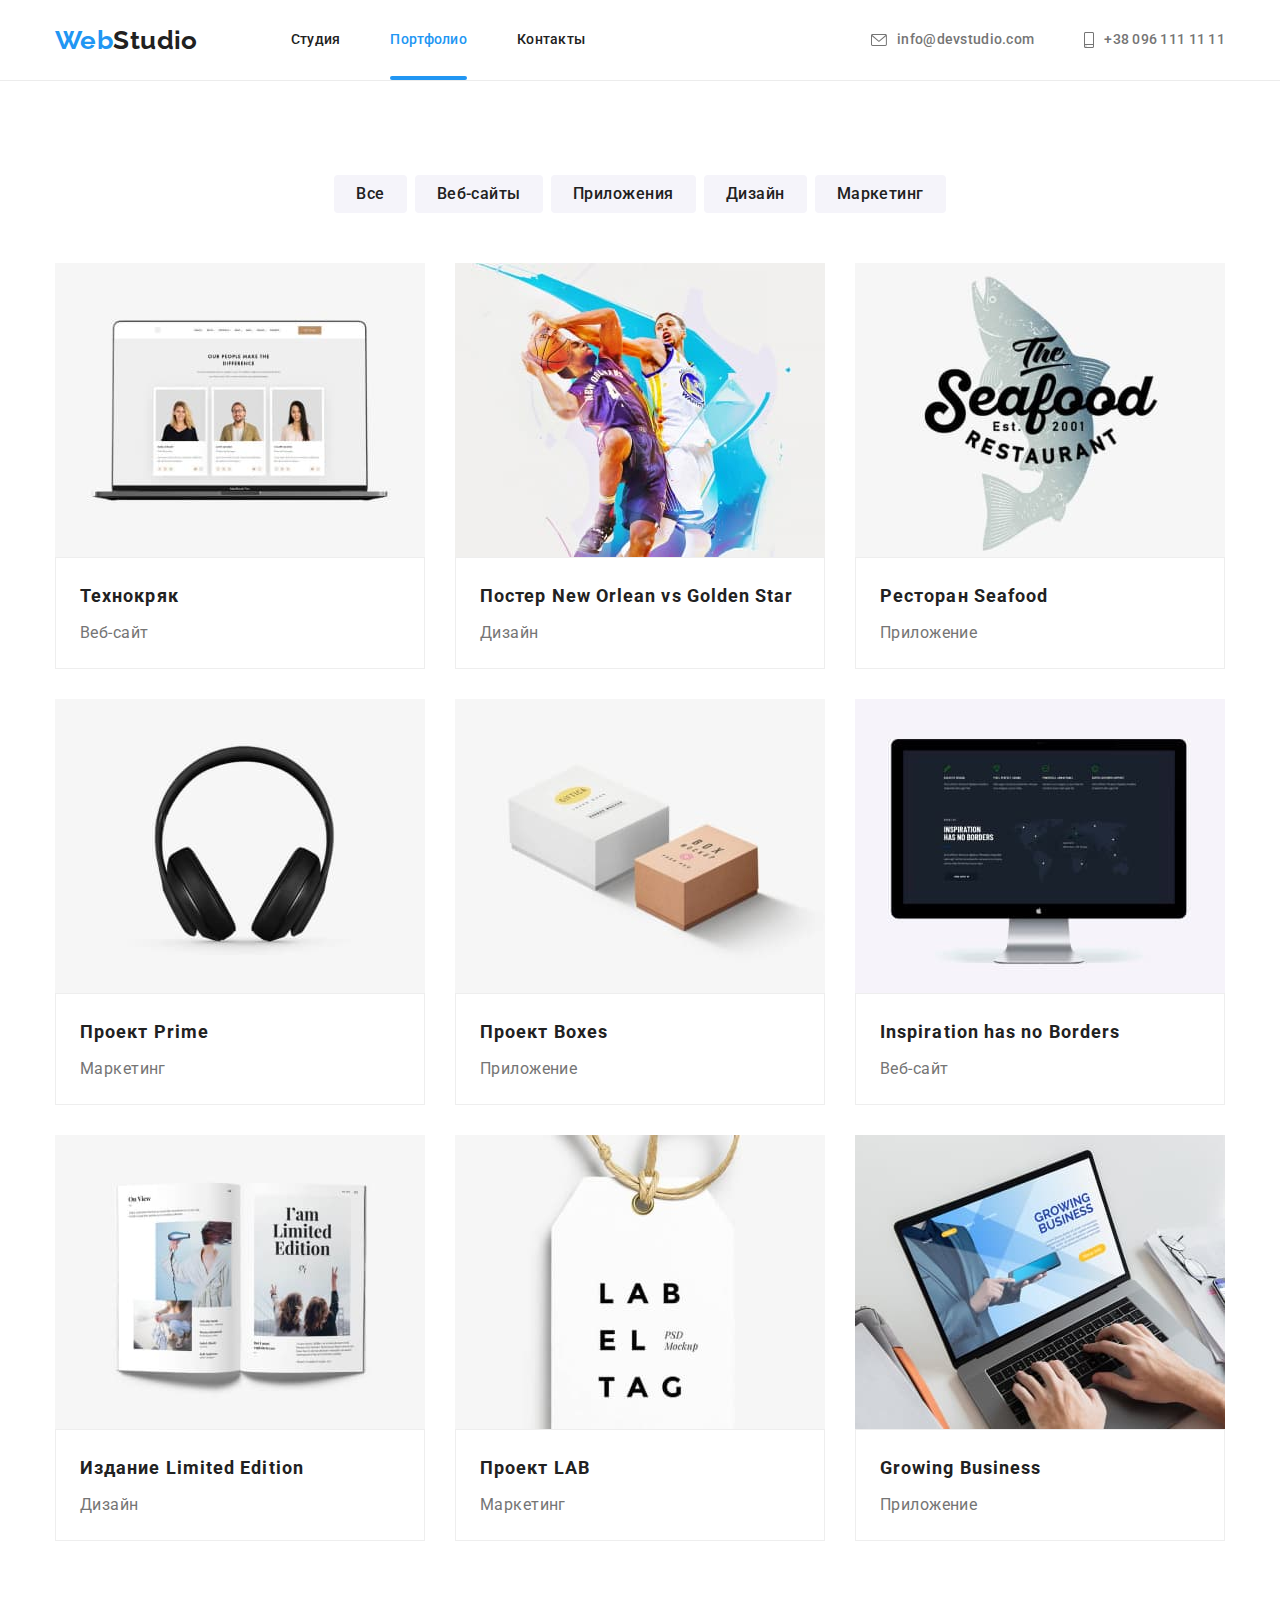
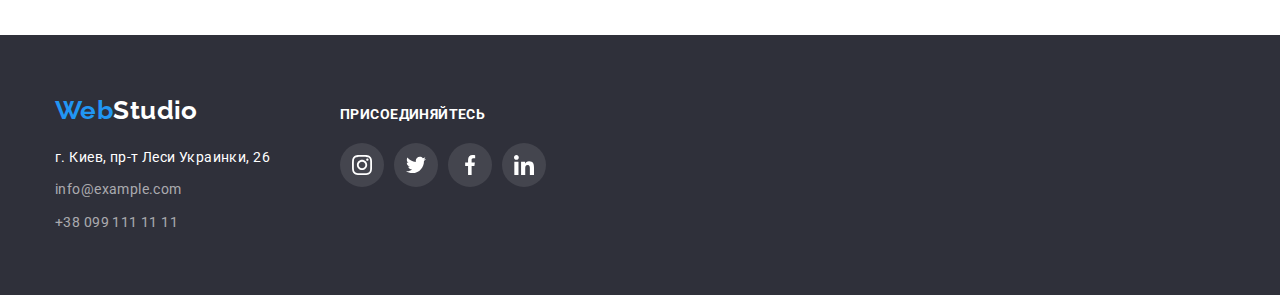
==== portfolio.html @ bb7f9c6a "Создаёт основу для ДЗ" ====
<!DOCTYPE html>
<html lang="ru">
  <head>
    <meta charset="UTF-8" />
    <meta http-equiv="X-UA-Compatible" content="IE=edge" />
    <meta name="viewport" content="width=device-width, initial-scale=1.0" />
    <title>Document</title>
    <link rel="preconnect" href="https://fonts.googleapis.com" />
    <link rel="preconnect" href="https://fonts.gstatic.com" crossorigin />
    <link
      href="https://fonts.googleapis.com/css2?family=Raleway:wght@700&family=Roboto:wght@400;500;700&display=swap"
      rel="stylesheet"
    />
    <link
      rel="stylesheet"
      href="https://cdnjs.cloudflare.com/ajax/libs/modern-normalize/1.1.0/modern-normalize.min.css"
    />
    <link rel="stylesheet" href="./css/styles.css" />
  </head>
  <body>
    <!--Шапка сайта-->
    <header class="header-section">
      <div class="container flex-header">
        <nav class="main-nav">
          <a href="./index.html" class="logo"> <span class="fp-logo"> Web</span>Studio </a>
          <ul class="site-nav list">
            <li class="item"><a href="./index.html" class="link">Студия</a></li>
            <li class="item"><a href="./portfolio.html" class="link cureent">Портфолио</a></li>
            <li class="item"><a href="" class="link">Контакты</a></li>
          </ul>
        </nav>
        <ul class="contacts list">
          <li class="item">
            <a href="mailto:info@devstudio.com" class="link"
              ><svg class="contacts-icon" width="16" height="12">
                <use href="./images/icons.svg#icon-envelope"></use>
              </svg>
              info@devstudio.com
            </a>
          </li>
          <li class="item">
            <a href="tel:+380961111111" class="link"
              ><svg class="contacts-icon" width="10" height="16">
                <use href="./images/icons.svg#icon-smartphone"></use>
              </svg>
              +38 096 111 11 11
            </a>
          </li>
        </ul>
      </div>
    </header>
    <!--Section-->
    <main>
      <section class="portfolio-section section">
        <div class="container">
          <h1 class="visually-hidden">Портфолио</h1>
          <!-- Filters -->
          <ul class="filters list">
            <li class="item">
              <button type="button" class="button">Все</button>
            </li>
            <li class="item"><button type="button" class="button">Веб-сайты</button></li>
            <li class="item"><button type="button" class="button">Приложения</button></li>
            <li class="item"><button type="button" class="button">Дизайн</button></li>
            <li class="item"><button type="button" class="button">Маркетинг</button></li>
          </ul>
          <!-- Projects -->
          <ul class="projects list">
            <!-- 1 project -->
            <li class="project-card">
              <a href="" class="link">
                <div class="project-thumb">
                  <img src="./images/project1.jpg" alt="Ноутбук" width="370" />
                  <div class="project-overlay">
                    <p class="text-overlay">
                      Технокряк это современная площадка распространения коронавируса. Компании
                      используют эту платформу для цифрового шпионажа и атак на защищённые сервера
                      конкурентов
                    </p>
                  </div>
                </div>
                <div class="card-description">
                  <h2 class="project-name">Технокряк</h2>
                  <p class="project">Веб-сайт</p>
                </div>
              </a>
            </li>
            <!-- 2 project -->
            <li class="project-card">
              <a href="" class="link">
                <div class="project-thumb">
                  <img src="./images/project2.jpg" alt="Баскетболисты" width="370" />
                  <div class="project-overlay">
                    <p class="text-overlay">
                      Технокряк это современная площадка распространения коронавируса. Компании
                      используют эту платформу для цифрового шпионажа и атак на защищённые сервера
                      конкурентов
                    </p>
                  </div>
                </div>

                <div class="card-description">
                  <h2 class="project-name">Постер New Orlean vs Golden Star</h2>
                  <p class="project">Дизайн</p>
                </div>
              </a>
            </li>
            <!-- 3 project -->
            <li class="project-card">
              <a href="" class="link">
                <div class="project-thumb">
                  <img src="./images/project3.jpg" alt="Логотип" width="370" />
                  <div class="project-overlay">
                    <p class="text-overlay">
                      Технокряк это современная площадка распространения коронавируса. Компании
                      используют эту платформу для цифрового шпионажа и атак на защищённые сервера
                      конкурентов
                    </p>
                  </div>
                </div>

                <div class="card-description">
                  <h2 class="project-name">Ресторан Seafood</h2>
                  <p class="project">Приложение</p>
                </div>
              </a>
            </li>
            <!-- 4 project -->
            <li class="project-card">
              <a href="" class="link">
                <div class="project-thumb">
                  <img src="./images/project4.jpg" alt="Наушники" width="370" />
                  <div class="project-overlay">
                    <p class="text-overlay">
                      Технокряк это современная площадка распространения коронавируса. Компании
                      используют эту платформу для цифрового шпионажа и атак на защищённые сервера
                      конкурентов
                    </p>
                  </div>
                </div>

                <div class="card-description">
                  <h2 class="project-name">Проект Prime</h2>
                  <p class="project">Маркетинг</p>
                </div>
              </a>
            </li>
            <!-- 5 project -->
            <li class="project-card">
              <a href="" class="link">
                <div class="project-thumb">
                  <img src="./images/project5.jpg" alt="Коробки" width="370" />
                  <div class="project-overlay">
                    <p class="text-overlay">
                      Технокряк это современная площадка распространения коронавируса. Компании
                      используют эту платформу для цифрового шпионажа и атак на защищённые сервера
                      конкурентов
                    </p>
                  </div>
                </div>

                <div class="card-description">
                  <h2 class="project-name">Проект Boxes</h2>
                  <p class="project">Приложение</p>
                </div>
              </a>
            </li>
            <!-- 6 project -->
            <li class="project-card">
              <a href="" class="link">
                <div class="project-thumb">
                  <img src="./images/project6.jpg" alt="Монитор" width="370" />
                  <div class="project-overlay">
                    <p class="text-overlay">
                      Технокряк это современная площадка распространения коронавируса. Компании
                      используют эту платформу для цифрового шпионажа и атак на защищённые сервера
                      конкурентов
                    </p>
                  </div>
                </div>

                <div class="card-description">
                  <h2 class="project-name">Inspiration has no Borders</h2>
                  <p class="project">Веб-сайт</p>
                </div>
              </a>
            </li>
            <!-- 7 project -->
            <li class="project-card">
              <a href="" class="link">
                <div class="project-thumb">
                  <img src="./images/project7.jpg" alt="Книга" width="370" />
                  <div class="project-overlay">
                    <p class="text-overlay">
                      Технокряк это современная площадка распространения коронавируса. Компании
                      используют эту платформу для цифрового шпионажа и атак на защищённые сервера
                      конкурентов
                    </p>
                  </div>
                </div>

                <div class="card-description">
                  <h2 class="project-name">Издание Limited Edition</h2>
                  <p class="project">Дизайн</p>
                </div>
              </a>
            </li>
            <!-- 8 project -->
            <li class="project-card">
              <a href="" class="link">
                <div class="project-thumb">
                  <img src="./images/project8.jpg" alt="Лейбл" width="370" />
                  <div class="project-overlay">
                    <p class="text-overlay">
                      Технокряк это современная площадка распространения коронавируса. Компании
                      используют эту платформу для цифрового шпионажа и атак на защищённые сервера
                      конкурентов
                    </p>
                  </div>
                </div>

                <div class="card-description">
                  <h2 class="project-name">Проект LAB</h2>
                  <p class="project">Маркетинг</p>
                </div>
              </a>
            </li>
            <!-- 9 project -->
            <li class="project-card">
              <a href="" class="link">
                <div class="project-thumb">
                  <img src="./images/project9.jpg" alt="Работа на ноутбуке" width="370" />
                  <div class="project-overlay">
                    <p class="text-overlay">
                      Технокряк это современная площадка распространения коронавируса. Компании
                      используют эту платформу для цифрового шпионажа и атак на защищённые сервера
                      конкурентов
                    </p>
                  </div>
                </div>

                <div class="card-description">
                  <h2 class="project-name">Growing Business</h2>
                  <p class="project">Приложение</p>
                </div>
              </a>
            </li>
          </ul>
        </div>
      </section>
    </main>

    <!--Футтер-->
    <footer class="footer-section">
      <div class="container flex-footer">
        <div class="footer-content">
          <a href="./index.html" class="logo-footer"> <span class="fp-logo">Web</span>Studio</a>
          <address>
            <ul class="footer-contacts list">
              <li class="address item">г. Киев, пр-т Леси Украинки, 26</li>
              <li class="item">
                <a href="mailto:info@example.com" class="link">info@example.com</a>
              </li>
              <li class="item"><a href="tel:+380991111111" class="link">+38 099 111 11 11</a></li>
            </ul>
          </address>
        </div>

        <div class="footer-social-networks">
          <h2 class="footer-title">ПРИСОЕДИНЯЙТЕСЬ</h2>
          <ul class="social-networks-list list">
            <!-- Instagram -->
            <li class="social-networks-item">
              <a href="" class="social-networks-link">
                <svg class="social-networks-icon">
                  <use href="./images/icons.svg#icon-instagram"></use>
                </svg>
              </a>
            </li>
            <!-- Twitter -->
            <li class="social-networks-item">
              <a href="" class="social-networks-link">
                <svg class="social-networks-icon">
                  <use href="./images/icons.svg#icon-twitter"></use>
                </svg>
              </a>
            </li>
            <!-- Facebook -->
            <li class="social-networks-item">
              <a href="" class="social-networks-link">
                <svg class="social-networks-icon">
                  <use href="./images/icons.svg#icon-facebook"></use>
                </svg>
              </a>
            </li>
            <!-- Linkedin -->
            <li class="social-networks-item">
              <a href="" class="social-networks-link">
                <svg class="social-networks-icon">
                  <use href="./images/icons.svg#icon-linkedin"></use>
                </svg>
              </a>
            </li>
          </ul>
        </div>
      </div>
    </footer>
  </body>
</html>
---- css/styles.css ----
/* цвет фона #ffffff */
/* основной цвет текста #757575 */
/* вторчний чвет текста #212121 */
/* акцент #2196F3 */
/* вторичный цвет фона #2F303A */
/* цвет фона секции Команда #F5F4FA */
/* цвет ссылок в футтере rgba(255, 255, 255, 0.6); */
/* цвет фильтров #F5F4FA */

:root {
  --primary-text-color: #757575;
  --title-text-color: #212121;
  --accent-color: #2196f3;
  --footer-link-color: rgba(255, 255, 255, 0.6);
  --primary-bgc: #ffffff;
  --secondary-bgc: #2f303a;
  --team-bgc: #f5f4fa;
  --filters-color: #f5f4fa;
  --border-header-color: #ececec;
  --hero-bgc: #c4c4c4;
  --footer-icon-bgc: rgba(255, 255, 255, 0.1);
  --icon-color: #afb1b8;
}

body {
  margin: 0px;
  /* padding-top: 80px; */

  background-color: var(--primary-bgc);
  color: var(--primary-text-color);
  font-family: Roboto, sans-serif;
  letter-spacing: 0.03em;
  font-size: 14px;
}

h1,
h2,
h3,
h4,
h5,
h6,
p,
ul {
  margin: 0px;
  padding: 0px;
}

img {
  display: block;
  max-width: 100%;
  height: auto;
}

.list {
  list-style: none;
}

.visually-hidden {
  position: absolute;
  clip: rect(0 0 0 0);
  width: 1px;
  height: 1px;
  margin: -1px;
}

.container {
  width: 1200px;
  padding-right: 15px;
  padding-left: 15px;
  margin: 0 auto;
}

.section {
  padding-top: 94px;
  padding-bottom: 94px;
}

/* HEADER */

.header-section {
  /* position: fixed; */
  top: 0px;
  width: 100%;
  background-color: var(--primary-bgc);
  border-bottom: solid 1px;
  border-color: var(--border-header-color);
  /* z-index: 1; */
}

.flex-header,
.main-nav {
  display: flex;
  align-items: center;
}

/* Site logo */
.logo {
  color: var(--title-text-color);

  font-family: Raleway, sans-serif;
  font-weight: 700;
  font-size: 26px;
  line-height: 1.19;
  text-decoration: none;
}

.fp-logo {
  color: var(--accent-color);
}

/* Site navigation */

.site-nav {
  display: flex;
  margin-left: 93px;
}

.site-nav .item:not(:last-child) {
  margin-right: 50px;
}

.site-nav .link {
  display: block;
  padding-top: 32px;
  padding-bottom: 32px;

  transition: color 250ms cubic-bezier(0.4, 0, 0.2, 1);

  color: var(--title-text-color);

  font-weight: 500;
  line-height: 1.14;
  letter-spacing: 0.02em;
  text-decoration: none;
}
.site-nav .link:hover,
.site-nav .link:focus {
  color: var(--accent-color);
}

.site-nav .link.cureent {
  position: relative;
  color: var(--accent-color);
}

.site-nav .link.cureent::after {
  content: '';
  position: absolute;
  display: block;
  bottom: 0px;
  width: 100%;
  height: 4px;
  border-radius: 2px;

  background-color: var(--accent-color);
}

/* Contacts */

.contacts {
  display: flex;
  margin-left: auto;
}

.contacts .item:not(:last-child) {
  margin-right: 50px;
}

.contacts .link {
  display: flex;
  justify-content: center;
  align-items: center;
  transition: color 250ms cubic-bezier(0.4, 0, 0.2, 1);

  color: var(--primary-text-color);

  font-weight: 500;
  line-height: 1.14;
  letter-spacing: 0.02em;
  text-decoration: none;
}
.contacts .link:hover,
.contacts .link:focus {
  color: var(--accent-color);
}

.contacts-icon {
  fill: currentColor;
  margin-right: 10px;
}

/* Hero section */

.hero {
  background-color: var(--secondary-bgc);
  text-align: center;
}

/* Overlay */
.overlay {
  max-width: 1600px;
  min-height: 600px;
  margin: 0 auto;
  padding-top: 200px;
  padding-bottom: 200px;
  background-image: linear-gradient(to right, rgba(47, 48, 58, 0.4), rgba(47, 48, 58, 0.4)),
    url(../images/hero-img.jpg);
  background-repeat: no-repeat;
  background-size: cover;
  background-position: center;
}

.hero-title {
  font-weight: 900;
  font-size: 44px;
  line-height: 1.36;
  letter-spacing: 0.06em;
  text-transform: uppercase;
  margin-bottom: 30px;
  color: var(--primary-bgc);
}

.hero-button {
  transition: background-color 250ms cubic-bezier(0.4, 0, 0.2, 1),
    box-shadow 250ms cubic-bezier(0.4, 0, 0.2, 1);

  padding: 10px 32px;
  border: 0px;

  font-family: inherit;
  font-weight: 700;
  font-size: 16px;
  line-height: 1.87;
  letter-spacing: 0.06em;

  color: var(--primary-bgc);
  background-color: var(--accent-color);

  border-radius: 4px;
}

.hero-button:focus,
.hero-button:hover {
  background-color: #188ce8;
  box-shadow: 0px 4px 4px rgba(0, 0, 0, 0.15);
}

/* Section */

.section-title {
  font-weight: 700;
  font-size: 36px;
  line-height: 1.16;
  text-align: center;
  margin-bottom: 50px;
  color: var(--title-text-color);
}

/* Features */

.features-section {
  padding-bottom: 0;
}

.features {
  display: flex;
}

.features .item {
  width: 270px;
}

.features .item:not(:last-child) {
  margin-right: 30px;
}

.feature-icon {
  background-color: #f5f4fa;
  padding: 25px 100px;
  margin-bottom: 30px;
}

.features .title {
  color: var(--title-text-color);
  font-weight: 700;
  line-height: 1.14;
  text-transform: uppercase;
  margin-bottom: 10px;
}

.text {
  line-height: 1.71;
}

/* Work */

.work-section {
}

.works {
  display: flex;
}

.works .item {
  position: relative;
}

.works .item:not(:last-child) {
  margin-right: 30px;
}

.work-thumb {
  position: absolute;
  left: 0px;
  bottom: 0px;
  display: flex;
  align-items: center;
  justify-content: center;
  width: 100%;
  min-height: 70px;

  background: rgba(47, 48, 58, 0.8);
}

.work-name {
  font-weight: 700;
  font-size: 14px;
  line-height: 1.14;
  color: var(--primary-bgc);
}

/* Team */
.team-section {
  background-color: var(--team-bgc);
}

.team {
  display: flex;
}

.member {
  width: 270px;

  text-align: center;

  box-shadow: 0px 1px 3px rgba(0, 0, 0, 0.12), 0px 1px 1px rgba(0, 0, 0, 0.14),
    0px 2px 1px rgba(0, 0, 0, 0.2);

  border-radius: 0px 0px 4px 4px;
}

.member .description {
  padding: 30px 32px;
  border-radius: 0px 0px 4px 4px;
  background-color: var(--primary-bgc);
}

.member:not(:last-child) {
  margin-right: 30px;
}

.name {
  color: var(--title-text-color);
  font-weight: 500;
  font-size: 16px;
  line-height: 1.18;
  margin-bottom: 10px;
}

.position {
  font-size: 16px;
  line-height: 1.18;
  margin-bottom: 16px;
}

/* Social-networks*/
.social-networks-list {
  display: flex;
}

.social-networks-item {
  display: flex;
  justify-content: center;
  align-items: center;
  width: 44px;
  height: 44px;
}

.social-networks-item:not(:last-child) {
  margin-right: 10px;
}

.social-networks-link {
  display: flex;
  justify-content: center;
  align-items: center;
  width: 100%;
  height: 100%;

  transition: background-color 250ms cubic-bezier(0.4, 0, 0.2, 1),
    color 250ms cubic-bezier(0.4, 0, 0.2, 1);

  border-radius: 50%;

  color: var(--icon-color);
}

.social-networks-link:hover,
.social-networks-link:focus {
  color: var(--primary-bgc);
  background-color: var(--accent-color);
}

.social-networks-icon {
  width: 20px;
  height: 20px;
  fill: currentColor;
}

/* Clients */

.clients-list {
  display: flex;
}

.client {
  width: 170px;
  height: 92px;
}

.client:not(:last-child) {
  margin-right: 30px;
}

.client-link {
  display: flex;
  justify-content: center;
  align-items: center;

  width: 100%;
  height: 100%;

  color: var(--icon-color);

  border: 1px solid;
  border-radius: 4px;

  transition: color 250ms cubic-bezier(0.4, 0, 0.2, 1);
}

.client-link:hover,
.client-link:focus {
  color: var(--accent-color);
}

.client-icon {
  width: 106px;
  height: 60px;
  fill: currentColor;
}

/* Footer */
.footer-section {
  background-color: var(--secondary-bgc);
  padding-top: 60px;
  padding-bottom: 60px;
}

.flex-footer {
  display: flex;
  align-items: baseline;
}

.footer-content {
  margin-right: 70px;
}

.logo-footer {
  display: block;
  margin-bottom: 20px;
  color: var(--primary-bgc);
  font-family: Raleway, sans-serif;
  font-weight: 700;
  font-size: 26px;
  line-height: 1.19;
  text-decoration: none;
}

.address {
  color: var(--primary-bgc);
  font-family: Roboto;
  font-style: normal;
  font-weight: 400;
  line-height: 1.71;
}

.footer-contacts .item:not(:last-child) {
  margin-bottom: 9px;
}

.footer-contacts .link {
  transition: color 250ms cubic-bezier(0.4, 0, 0.2, 1);

  font-family: Roboto;
  font-style: normal;
  font-weight: 400;
  line-height: 1.71;
  text-decoration: none;

  color: var(--footer-link-color);
}

.footer-contacts .link:hover,
.footer-contacts .link:focus {
  color: var(--primary-bgc);
}

.footer-title {
  margin-bottom: 20px;
  font-family: Roboto;
  font-style: normal;
  font-weight: bold;
  font-size: 14px;
  line-height: 1.14;
  letter-spacing: 0.03em;
  color: var(--primary-bgc);
}

.footer-section .social-networks-link {
  color: var(--primary-bgc);
  background-color: var(--footer-icon-bgc);
}

.footer-section .social-networks-link:focus,
.footer-section .social-networks-link:hover {
  background-color: var(--accent-color);
}

.footer-section .social-networks-icon {
  fill: currentColor;
}

/* MODAL */

.backdrop {
  position: fixed;
  top: 0px;
  left: 0px;
  height: 100%;
  width: 100%;
  background-color: rgba(0, 0, 0, 0.2);
  opacity: 1;
  transition: opacity 250ms cubic-bezier(0.4, 0, 0.2, 1);
}

.backdrop.is-hidden {
  opacity: 0;
  pointer-events: none;
}

.backdrop.is-hidden .modal {
  transform: translate(-50%, -50%) scale(5);
}

.modal {
  position: absolute;
  top: 50%;
  left: 50%;
  transform: translate(-50%, -50%) scale(1);

  min-width: 528px;
  min-height: 581px;
  background-color: var(--primary-bgc);
  transition: transform 250ms cubic-bezier(0.4, 0, 0.2, 1);
}

.button-modal-close {
  position: absolute;
  top: 8px;
  right: 8px;

  width: 30px;
  height: 30px;
  padding: 0px;

  display: flex;
  justify-content: center;
  align-items: center;

  background-color: #fff;
  border: 1px solid rgba(0, 0, 0, 0.1);
  border-radius: 50%;
}

/* Оформление страницы portfolio.html */

/* Filters */

.filters {
  display: flex;
  justify-content: center;
  margin-bottom: 50px;
}

.filters .item:not(:last-child) {
  margin-right: 8px;
}

.filters .button {
  padding: 6px 22px;
  font-family: inherit;
  font-weight: 500;
  font-size: 16px;
  line-height: 1.62;
  letter-spacing: 0.03em;
  border: 0px;
  border-radius: 4px;

  transition: color 250ms cubic-bezier(0.4, 0, 0.2, 1),
    background-color 250ms cubic-bezier(0.4, 0, 0.2, 1),
    box-shadow 250ms cubic-bezier(0.4, 0, 0.2, 1);

  background-color: var(--filters-color);
  color: var(--title-text-color);
}

.filters .button:focus,
.filters .button:hover {
  color: var(--primary-bgc);
  background-color: var(--accent-color);
  box-shadow: 0px 3px 1px rgba(0, 0, 0, 0.1), 0px 1px 2px rgba(0, 0, 0, 0.08),
    0px 2px 2px rgba(0, 0, 0, 0.12);
}

/* Projects */

.projects {
  display: flex;
  flex-wrap: wrap;
}

.project-card {
  width: 370px;
}

.project-card:not(:nth-child(3n)) {
  margin-right: 30px;
}

.project-card:not(:nth-last-child(-n + 3)) {
  margin-bottom: 30px;
}

.project-thumb {
  position: relative;
  overflow: hidden;
}

.project-overlay {
  position: absolute;
  top: 0px;
  left: 0px;
  width: 100%;
  height: 100%;
  padding: 63px 24px;
  transform: translateY(100%);
  transition: transform 250ms cubic-bezier(0.4, 0, 0.2, 1);

  background-color: rgba(33, 150, 243, 0.9);
}

.project-card .link:hover .project-overlay {
  transform: translateY(0);
}

.text-overlay {
  font-family: Roboto;
  font-style: normal;
  font-weight: normal;
  font-size: 18px;
  line-height: 1.55;
  color: var(--primary-bgc);
}

.card-description {
  box-sizing: border-box;
  padding: 20px 24px;
  background-color: var(--primary-bgc);
  border: 1px solid #eeeeee;
}

.project-name {
  margin-bottom: 4px;
  color: var(--title-text-color);
  font-style: normal;
  font-weight: 700;
  font-size: 18px;
  line-height: 2;
  letter-spacing: 0.06em;
}

.projects .link {
  display: block;
  text-decoration: none;
  transition: box-shadow 250ms cubic-bezier(0.4, 0, 0.2, 1);
}

.projects .link:hover,
.projects .link:focus {
  box-shadow: 0px 1px 1px rgba(0, 0, 0, 0.12), 0px 4px 4px rgba(0, 0, 0, 0.06),
    1px 4px 6px rgba(0, 0, 0, 0.16);
}

.project {
  color: var(--primary-text-color);
  font-size: 16px;
  line-height: 1.87;
}

.action {
  padding: 0;
  margin: 0;
  margin-right: 10px;
  outline: 1px solid #212121;
}

.link-icon {
  width: 16px;
  height: 12px;
}
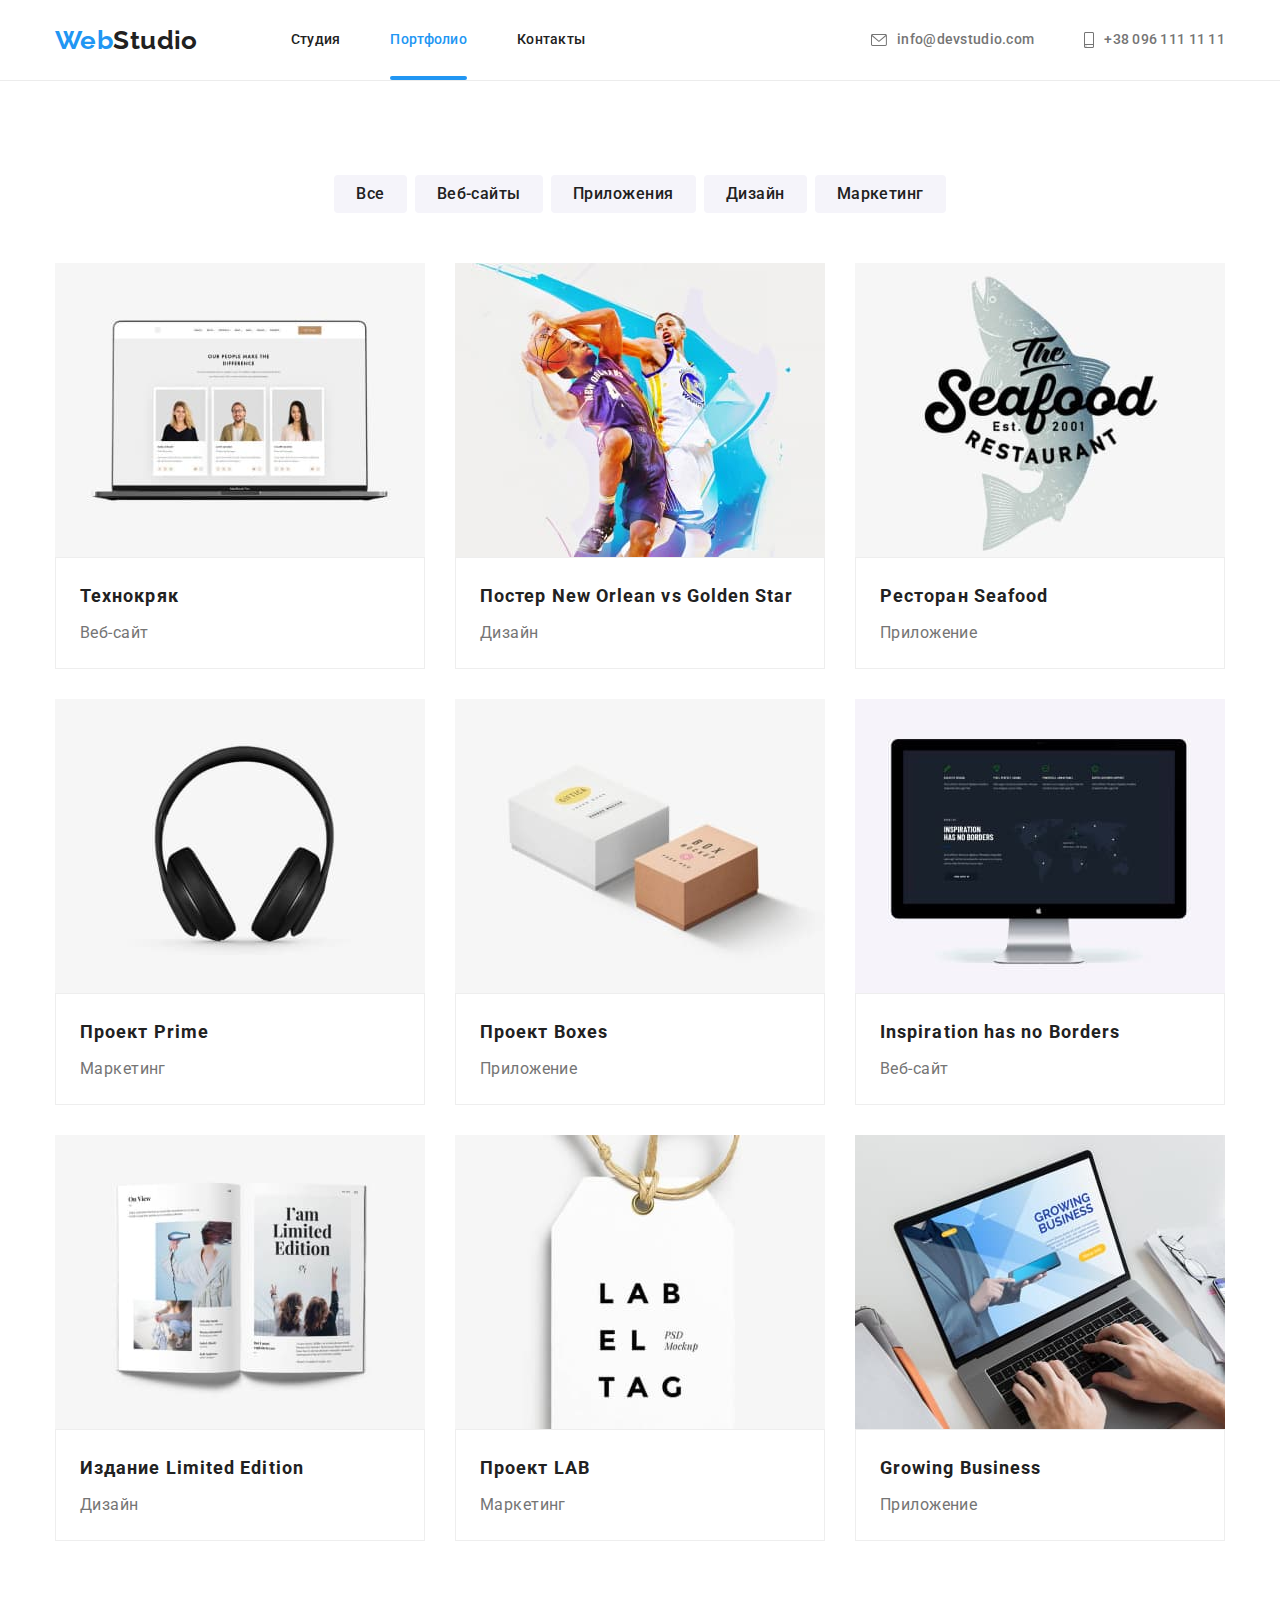
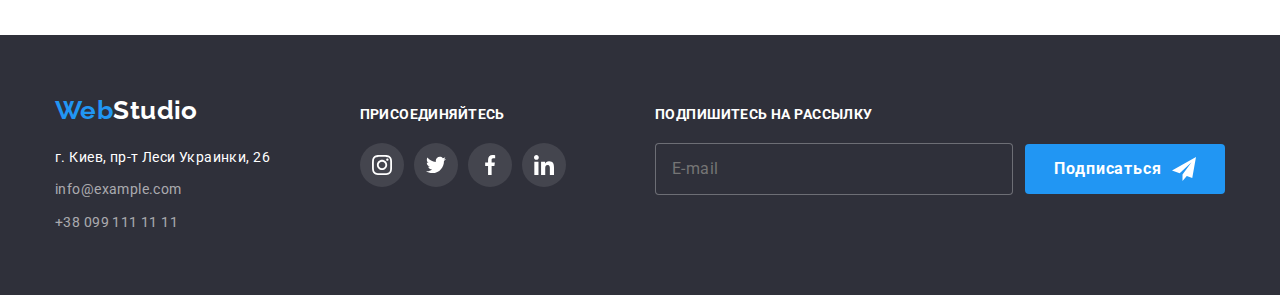
==== commit 17e6f405: "Исправляет ошибки" ====
--- a/portfolio.html
+++ b/portfolio.html
@@ -49,6 +49,7 @@
         </ul>
       </div>
     </header>
+
     <!--Section-->
     <main>
       <section class="portfolio-section section">
@@ -252,7 +253,8 @@
 
     <!--Футтер-->
     <footer class="footer-section">
-      <div class="container flex-footer">
+      <div class="flex-footer container">
+        <!-- Footer links -->
         <div class="footer-content">
           <a href="./index.html" class="logo-footer"> <span class="fp-logo">Web</span>Studio</a>
           <address>
@@ -266,6 +268,7 @@
           </address>
         </div>
 
+        <!-- Footer social networks -->
         <div class="footer-social-networks">
           <h2 class="footer-title">ПРИСОЕДИНЯЙТЕСЬ</h2>
           <ul class="social-networks-list list">
@@ -303,6 +306,29 @@
             </li>
           </ul>
         </div>
+
+        <!-- Footer form -->
+        <div class="footer-subscription">
+          <h2 class="footer-title">ПОДПИШИТЕСЬ НА РАССЫЛКУ</h2>
+          <form action="" class="footer-form">
+            <label class="subscription-form">
+              <input
+                type="email"
+                name="mail"
+                placeholder="E-mail"
+                id="mail"
+                class="subscription-area"
+              />
+            </label>
+
+            <button type="submit" class="subscription-button">
+              Подписаться
+              <svg class="icon-send" width="24px" height="24px">
+                <use href="./images/icons.svg#icon-send"></use>
+              </svg>
+            </button>
+          </form>
+        </div>
       </div>
     </footer>
   </body>
--- a/css/styles.css
+++ b/css/styles.css
@@ -20,6 +20,7 @@
   --hero-bgc: #c4c4c4;
   --footer-icon-bgc: rgba(255, 255, 255, 0.1);
   --icon-color: #afb1b8;
+  --buttom-hover-bg-color: #188ce8;
 }
 
 body {
@@ -221,9 +222,6 @@
 }
 
 .hero-button {
-  transition: background-color 250ms cubic-bezier(0.4, 0, 0.2, 1),
-    box-shadow 250ms cubic-bezier(0.4, 0, 0.2, 1);
-
   padding: 10px 32px;
   border: 0px;
 
@@ -233,15 +231,18 @@
   line-height: 1.87;
   letter-spacing: 0.06em;
 
+  border-radius: 4px;
+
   color: var(--primary-bgc);
   background-color: var(--accent-color);
 
-  border-radius: 4px;
+  transition: background-color 250ms cubic-bezier(0.4, 0, 0.2, 1),
+    box-shadow 250ms cubic-bezier(0.4, 0, 0.2, 1);
 }
 
 .hero-button:focus,
 .hero-button:hover {
-  background-color: #188ce8;
+  background-color: var(--buttom-hover-bg-color);
   box-shadow: 0px 4px 4px rgba(0, 0, 0, 0.15);
 }
 
@@ -397,12 +398,12 @@
   width: 100%;
   height: 100%;
 
+  border-radius: 50%;
+
+  color: var(--icon-color);
+
   transition: background-color 250ms cubic-bezier(0.4, 0, 0.2, 1),
     color 250ms cubic-bezier(0.4, 0, 0.2, 1);
-
-  border-radius: 50%;
-
-  color: var(--icon-color);
 }
 
 .social-networks-link:hover,
@@ -469,12 +470,14 @@
 .flex-footer {
   display: flex;
   align-items: baseline;
-}
-
+  justify-content: space-between;
+}
+
+/* Logo and link section */
 .footer-content {
-  margin-right: 70px;
-}
-
+}
+
+/* Logo */
 .logo-footer {
   display: block;
   margin-bottom: 20px;
@@ -486,33 +489,37 @@
   text-decoration: none;
 }
 
+/* Adress */
 .address {
   color: var(--primary-bgc);
-  font-family: Roboto;
   font-style: normal;
   font-weight: 400;
   line-height: 1.71;
 }
 
+/* Contacts link */
 .footer-contacts .item:not(:last-child) {
   margin-bottom: 9px;
 }
 
 .footer-contacts .link {
-  transition: color 250ms cubic-bezier(0.4, 0, 0.2, 1);
-
-  font-family: Roboto;
   font-style: normal;
   font-weight: 400;
   line-height: 1.71;
   text-decoration: none;
 
   color: var(--footer-link-color);
+
+  transition: color 250ms cubic-bezier(0.4, 0, 0.2, 1);
 }
 
 .footer-contacts .link:hover,
 .footer-contacts .link:focus {
   color: var(--primary-bgc);
+}
+
+/* Networks section */
+.footer-social-networks {
 }
 
 .footer-title {
@@ -540,14 +547,79 @@
   fill: currentColor;
 }
 
+/* Footer form */
+
+.footer-subscription {
+}
+
+.footer-form {
+  display: flex;
+  align-items: center;
+}
+
+.subscription-form {
+  margin-right: 12px;
+}
+
+.subscription-area {
+  width: 358px;
+  padding: 15px 16px;
+
+  font-size: 16px;
+  line-height: 1.25;
+  letter-spacing: 0.03em;
+
+  border: 1px solid rgba(255, 255, 255, 0.3);
+  border-radius: 4px;
+
+  background-color: var(--secondary-bgc);
+  color: var(--footer-link-color);
+}
+
+.subscription-button {
+  display: flex;
+  align-items: center;
+  justify-content: center;
+
+  width: 200px;
+  height: 50px;
+  margin: 0;
+  padding: 0;
+
+  border: 0;
+  border-radius: 4px;
+
+  font-weight: 700;
+  font-size: 16px;
+  line-height: 1.87;
+  letter-spacing: 0.06em;
+
+  color: var(--primary-bgc);
+  background-color: var(--accent-color);
+
+  transition: background-color 250ms cubic-bezier(0.4, 0, 0.2, 1),
+    box-shadow 250ms cubic-bezier(0.4, 0, 0.2, 1);
+}
+
+.subscription-button:hover,
+.subscription-button:focus {
+  background: #188ce8;
+  box-shadow: 0px 4px 4px rgba(0, 0, 0, 0.15);
+}
+
+.icon-send {
+  margin-left: 10px;
+  fill: currentColor;
+}
+
 /* MODAL */
 
 .backdrop {
   position: fixed;
   top: 0px;
   left: 0px;
-  height: 100%;
-  width: 100%;
+  height: 100vh;
+  width: 100vw;
   background-color: rgba(0, 0, 0, 0.2);
   opacity: 1;
   transition: opacity 250ms cubic-bezier(0.4, 0, 0.2, 1);
@@ -570,6 +642,9 @@
 
   min-width: 528px;
   min-height: 581px;
+
+  padding: 40px 39px 40px 41px;
+
   background-color: var(--primary-bgc);
   transition: transform 250ms cubic-bezier(0.4, 0, 0.2, 1);
 }
@@ -579,17 +654,201 @@
   top: 8px;
   right: 8px;
 
+  display: flex;
+  justify-content: center;
+  align-items: center;
+
   width: 30px;
   height: 30px;
   padding: 0px;
 
-  display: flex;
-  justify-content: center;
-  align-items: center;
-
   background-color: #fff;
   border: 1px solid rgba(0, 0, 0, 0.1);
   border-radius: 50%;
+
+  transition: color 250ms cubic-bezier(0.4, 0, 0.2, 1);
+}
+
+.button-modal-close:focus,
+.button-modal-close:hover {
+  color: var(--accent-color);
+}
+
+.modal-close-icon {
+  fill: currentColor;
+}
+
+/* Modal form */
+
+.form {
+  display: flex;
+  flex-direction: column;
+  align-items: center;
+  justify-content: center;
+  width: 448px;
+}
+
+.form-title {
+  display: block;
+  margin-bottom: 12px;
+  font-size: 20px;
+  line-height: 1.15;
+  text-align: center;
+
+  color: var(--title-text-color);
+}
+
+.form-group {
+  width: 100%;
+}
+
+.input-name {
+  display: block;
+  margin-bottom: 4px;
+  font-size: 12px;
+  line-height: 1.16;
+  letter-spacing: 0.01em;
+
+  color: var(--primary-text-color);
+}
+
+.input-box {
+  position: relative;
+  margin-bottom: 10px;
+
+  color: #212121;
+}
+
+.input-area,
+.comments-area {
+  width: 100%;
+  padding: 11px 12px;
+  padding-left: 29px;
+
+  border: 1px solid rgba(33, 33, 33, 0.2);
+  border-radius: 4px;
+  outline: none;
+
+  transition: border 250ms cubic-bezier(0.4, 0, 0.2, 1);
+}
+
+.input-area:focus,
+.comments-area:focus {
+  border: 1px solid var(--accent-color);
+}
+
+.input-icon {
+  position: absolute;
+  top: 50%;
+  left: 12px;
+
+  transform: translateY(-50%);
+
+  fill: currentColor;
+
+  transition: color 250ms cubic-bezier(0.4, 0, 0.2, 1);
+}
+
+.input-box:focus-within > .input-icon {
+  color: var(--accent-color);
+}
+
+.comments-area {
+  width: 100%;
+  height: 120px;
+  resize: none;
+  padding: 12px 16px;
+  margin-bottom: 20px;
+}
+
+.comments-area::placeholder {
+  font-size: 12px;
+  line-height: 1.16;
+  letter-spacing: 0.01em;
+
+  color: rgba(117, 117, 117, 0.5);
+}
+
+.checkbox-label {
+  display: flex;
+  align-items: center;
+  justify-content: center;
+  margin-bottom: 30px;
+}
+
+.checkbox {
+}
+
+.checkbox-icon {
+  display: flex;
+  align-items: center;
+  justify-content: center;
+
+  width: 16px;
+  height: 15px;
+  margin-right: 7px;
+
+  border: 2px solid #212121;
+  border-radius: 2px;
+
+  transition: background-color 250ms cubic-bezier(0.4, 0, 0.2, 1),
+    border 250ms cubic-bezier(0.4, 0, 0.2, 1);
+}
+
+.checkbox:checked + .checkbox-icon {
+  border: 0;
+  background-color: var(--accent-color);
+}
+
+.checkbox-icon-check {
+  fill: #ffffff;
+}
+
+.checkbox-text {
+  font-size: 14px;
+  line-height: 1.71;
+  letter-spacing: 0.03em;
+  margin-right: 5px;
+
+  color: var(--primary-text-color);
+}
+.checkbox-link-text {
+  font-size: 14px;
+  line-height: 1.71;
+  letter-spacing: 0.03em;
+
+  color: var(--accent-color);
+  transition: color 250ms cubic-bezier(0.4, 0, 0.2, 1);
+}
+
+.checkbox-link-text:hover,
+.checkbox-link-text:focus {
+  color: var(--buttom-hover-bg-color);
+}
+
+.buttom-send-form {
+  width: 200px;
+  height: 50px;
+
+  border: 0px;
+  border-radius: 4px;
+
+  font-weight: 700;
+  font-size: 16px;
+  line-height: 1.87;
+  letter-spacing: 0.06em;
+
+  color: var(--primary-bgc);
+  background-color: var(--accent-color);
+
+  transition: background-color 250ms cubic-bezier(0.4, 0, 0.2, 1),
+    box-shadow 250ms cubic-bezier(0.4, 0, 0.2, 1);
+}
+
+.buttom-send-form:focus,
+.buttom-send-form:hover {
+  background-color: var(--buttom-hover-bg-color);
+  box-shadow: 0px 4px 4px rgba(0, 0, 0, 0.15);
 }
 
 /* Оформление страницы portfolio.html */
